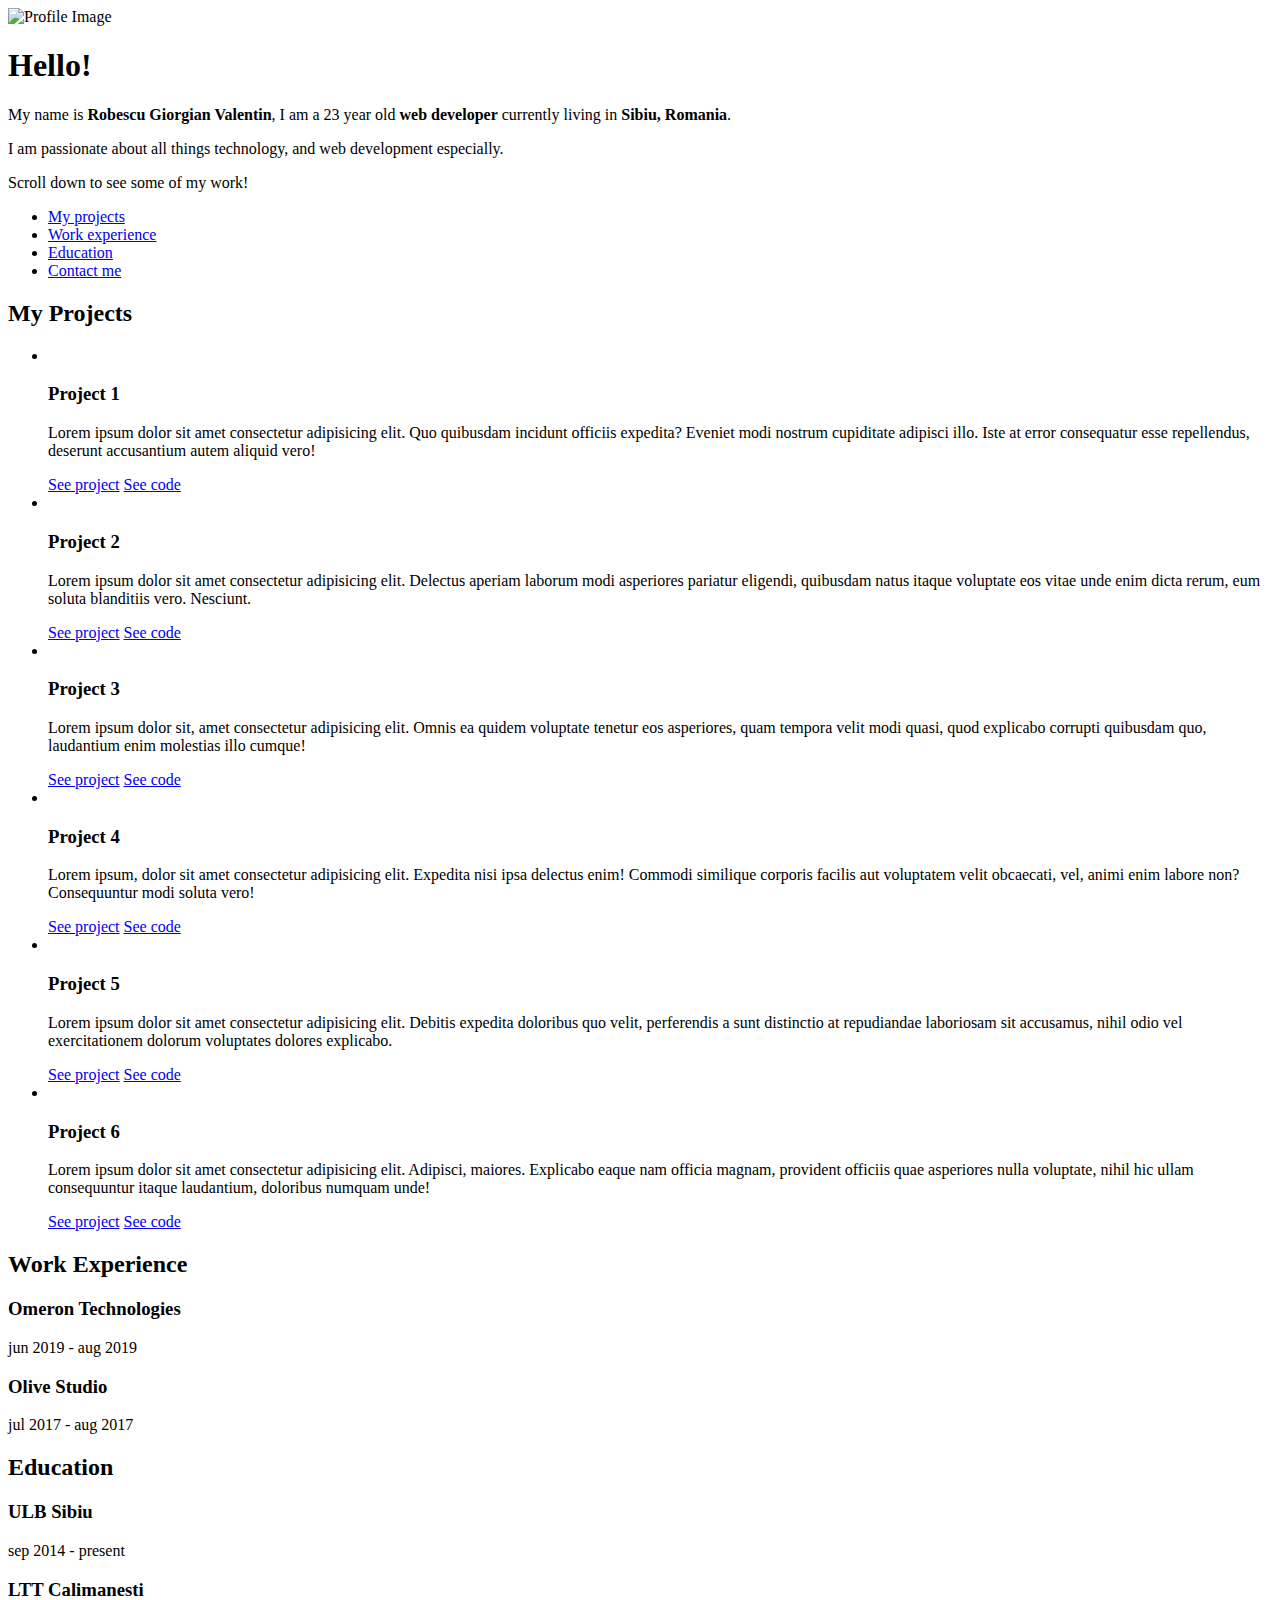
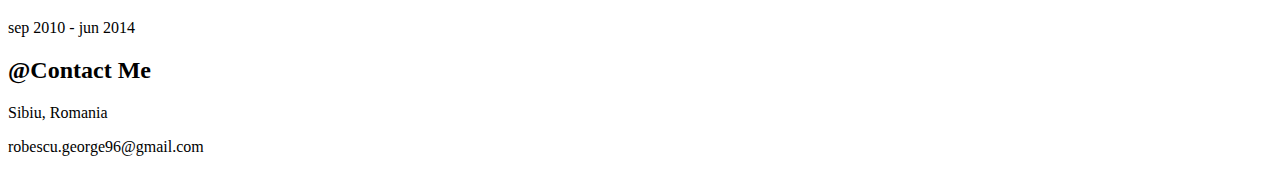
==== index.html @ b1156eed "Changed title" ====
<!DOCTYPE html>
<html lang="en">
<head>
    <meta charset="UTF-8">
    <meta name="description" content="Web Developer Portfolio">
    <meta name="keywords" content="HTML,CSS,JavaScript,Portfolio,Web">
    <meta name="author" content="Robescu Giorgian Valentin">
    <meta name="viewport" content="width=device-width, initial-scale=1.0">
    <meta http-equiv="X-UA-Compatible" content="ie=edge">
    <title>Robescu Giorgian Valentin Web Portfolio</title>
    <script src="https://kit.fontawesome.com/4ad31974d3.js" crossorigin="anonymous"></script>
    <link rel="stylesheet" href="style.css">
</head>
<body>
    <div class="container">
        <header>
            <img src="./images/profile.jpg" alt="Profile Image">
            <h1>Hello!</h1>
            <div class="description">
                <p>My name is <strong>Robescu Giorgian Valentin</strong>, I am a 23 year old <strong>web developer</strong> currently living in <strong>Sibiu, Romania</strong>.</p>
                <p>I am passionate about all things technology, and web development especially.</p>
                <p>Scroll down to see some of my work!</p>
            </div>        
        </header>
        <main>
            <nav>
                <ul>
                    <li><a href="#my-projects">My projects</a></li>
                    <li><a href="#work-experience">Work experience</a></li>
                    <li><a href="#education">Education</a></li>
                    <li><a href="#contact">Contact me</a></li>
                </ul>
            </nav>
            <section id="my-projects">
                <h2>My Projects</h2>
                <ul class="projects">
                    <li>
                        <img src="https://via.placeholder.com/150" alt="">
                        <h3>Project 1</h3>
                        <p>Lorem ipsum dolor sit amet consectetur adipisicing elit. Quo quibusdam incidunt officiis expedita? Eveniet modi nostrum cupiditate adipisci illo. Iste at error consequatur esse repellendus, deserunt accusantium autem aliquid vero!</p>
                        <a href="#"><i class="fas fa-eye"></i> See project</a>
                        <a href="#"><i class="fas fa-code"></i> See code</a>
                    </li>
                    <li>
                        <img src="https://via.placeholder.com/150" alt="">
                        <h3>Project 2</h3>
                        <p>Lorem ipsum dolor sit amet consectetur adipisicing elit. Delectus aperiam laborum modi asperiores pariatur eligendi, quibusdam natus itaque voluptate eos vitae unde enim dicta rerum, eum soluta blanditiis vero. Nesciunt.</p>
                        <a href="#"><i class="fas fa-eye"></i> See project</a>
                        <a href="#"><i class="fas fa-code"></i> See code</a>
                    </li>
                    <li>
                        <img src="https://via.placeholder.com/150" alt="">
                        <h3>Project 3</h3>
                        <p>Lorem ipsum dolor sit, amet consectetur adipisicing elit. Omnis ea quidem voluptate tenetur eos asperiores, quam tempora velit modi quasi, quod explicabo corrupti quibusdam quo, laudantium enim molestias illo cumque!</p>
                        <a href="#"><i class="fas fa-eye"></i> See project</a>
                        <a href="#"><i class="fas fa-code"></i> See code</a>
                    </li>
                    <li>
                        <img src="https://via.placeholder.com/150" alt="">
                        <h3>Project 4</h3>
                        <p>Lorem ipsum, dolor sit amet consectetur adipisicing elit. Expedita nisi ipsa delectus enim! Commodi similique corporis facilis aut voluptatem velit obcaecati, vel, animi enim labore non? Consequuntur modi soluta vero!</p>
                        <a href="#"><i class="fas fa-eye"></i> See project</a>
                        <a href="#"><i class="fas fa-code"></i> See code</a>
                    </li>
                    <li>
                        <img src="https://via.placeholder.com/150" alt="">
                        <h3>Project 5</h3>
                        <p>Lorem ipsum dolor sit amet consectetur adipisicing elit. Debitis expedita doloribus quo velit, perferendis a sunt distinctio at repudiandae laboriosam sit accusamus, nihil odio vel exercitationem dolorum voluptates dolores explicabo.</p>
                        <a href="#"><i class="fas fa-eye"></i> See project</a>
                        <a href="#"><i class="fas fa-code"></i> See code</a>
                    </li>
                    <li>
                        <img src="https://via.placeholder.com/150" alt="">
                        <h3>Project 6</h3>
                        <p>Lorem ipsum dolor sit amet consectetur adipisicing elit. Adipisci, maiores. Explicabo eaque nam officia magnam, provident officiis quae asperiores nulla voluptate, nihil hic ullam consequuntur itaque laudantium, doloribus numquam unde!</p>
                        <a href="#"><i class="fas fa-eye"></i> See project</a>
                        <a href="#"><i class="fas fa-code"></i> See code</a>
                    </li>
                </ul>
            </section>
            <section id="work-experience">
                <h2><i class="fas fa-laptop-code"></i> Work Experience</h2>
                <div class="work">
                    <h3>Omeron Technologies</h3>
                    <span><i class="far fa-calendar-alt"></i> jun 2019 - aug 2019</span>
                </div>
                <div class="work">
                    <h3>Olive Studio</h3>
                    <span><i class="far fa-calendar-alt"></i> jul 2017 - aug 2017</span>
                </div>
            </section>
            <section id="education">
                <h2><i class="fas fa-user-graduate"></i> Education</h2>
                <div class="education">
                    <h3>ULB Sibiu</h3>
                    <p><i class="far fa-calendar-alt"></i> sep 2014 - present</p>
                </div>
                <div class="education">
                    <h3>LTT Calimanesti</h3>
                    <p><i class="far fa-calendar-alt"></i> sep 2010 - jun 2014</p>
                </div>
            </section>
        </main>
        <footer>
            <h2 id="contact">@Contact Me</h2>
            <p><i class="fas fa-map-marker-alt"></i> <span>Sibiu, Romania</span></p>
            <p><i class="far fa-envelope"></i> <span>robescu.george96@gmail.com</span></p>
            <div class="social">
                <a href="https://www.linkedin.com/in/giorgian-valentin-robescu-a9b86a121/" target="_blank"><i class="fab fa-linkedin-in"></i></a>
                <a href="https://github.com/giorgian96" target="_blank"><i class="fab fa-github"></i></a>
            </div>
        </footer>
    </div>
    <script src="script.js"></script>
</body>
</html>
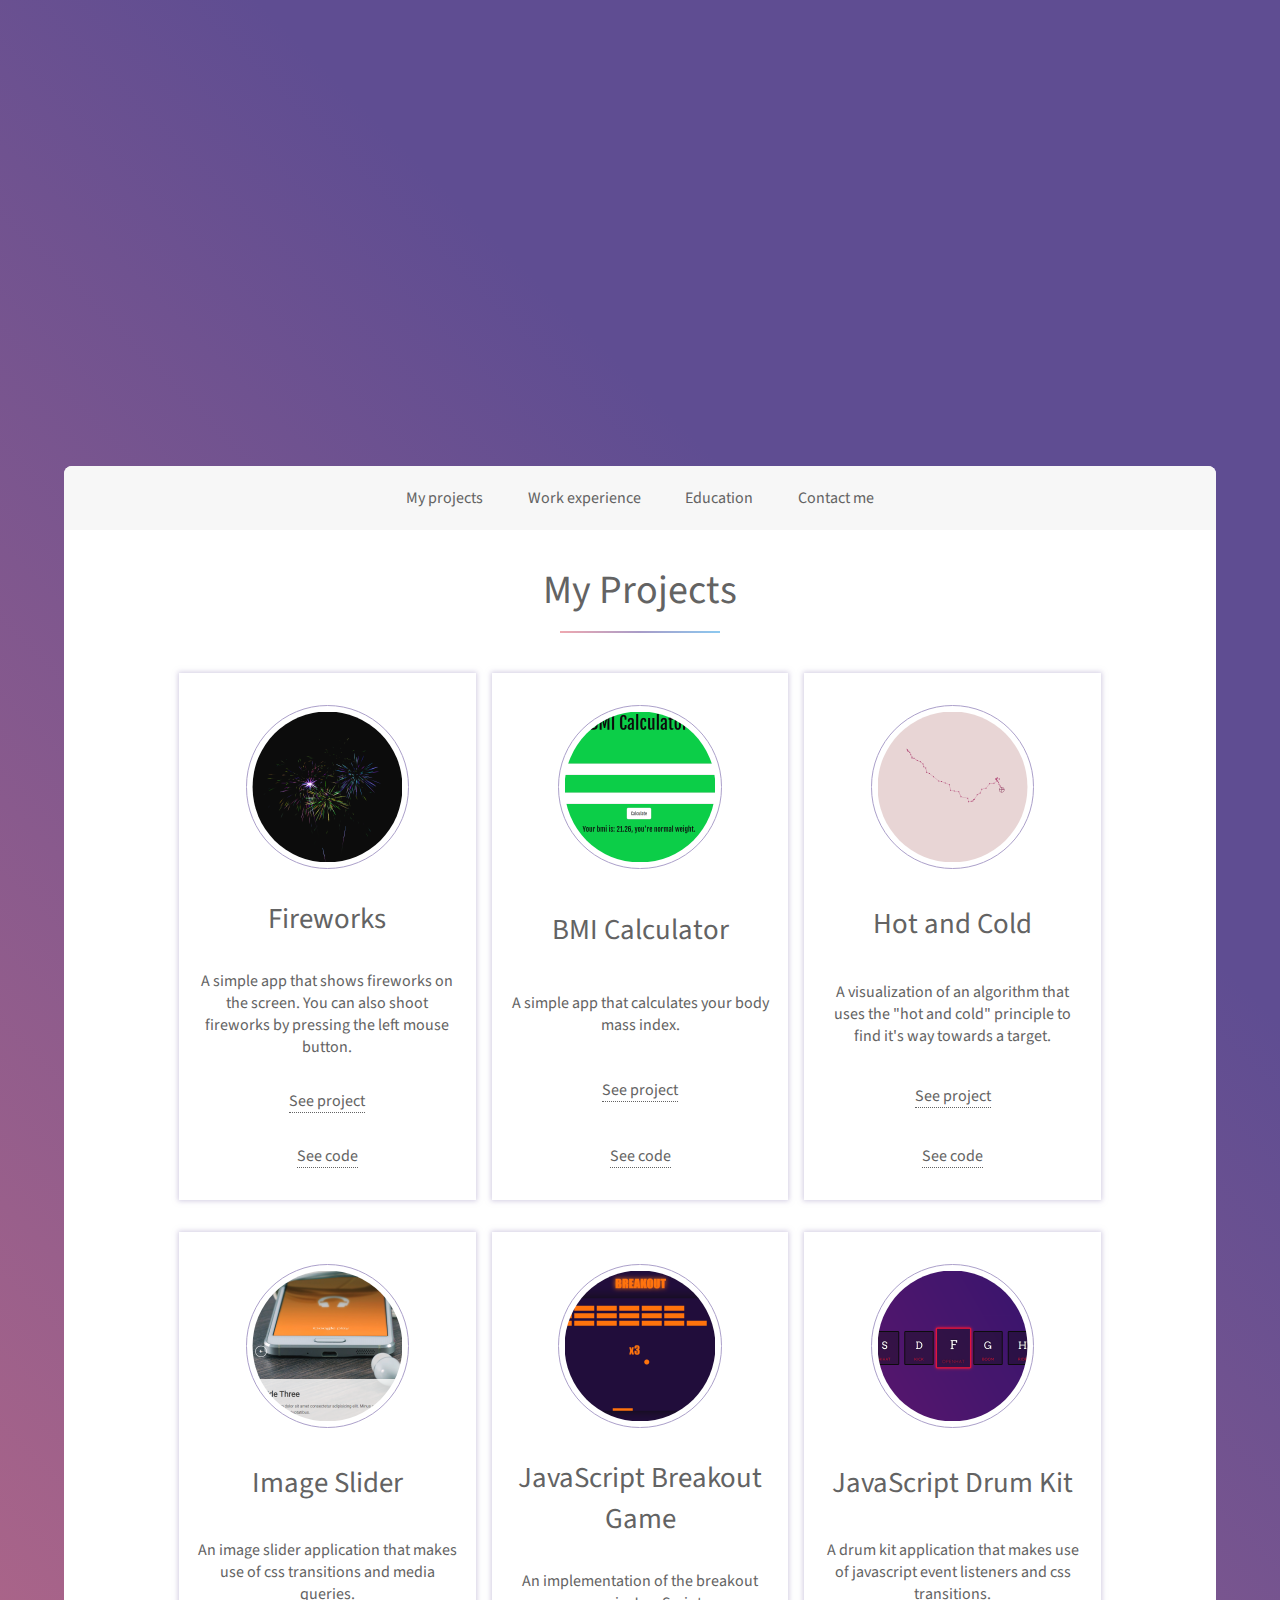
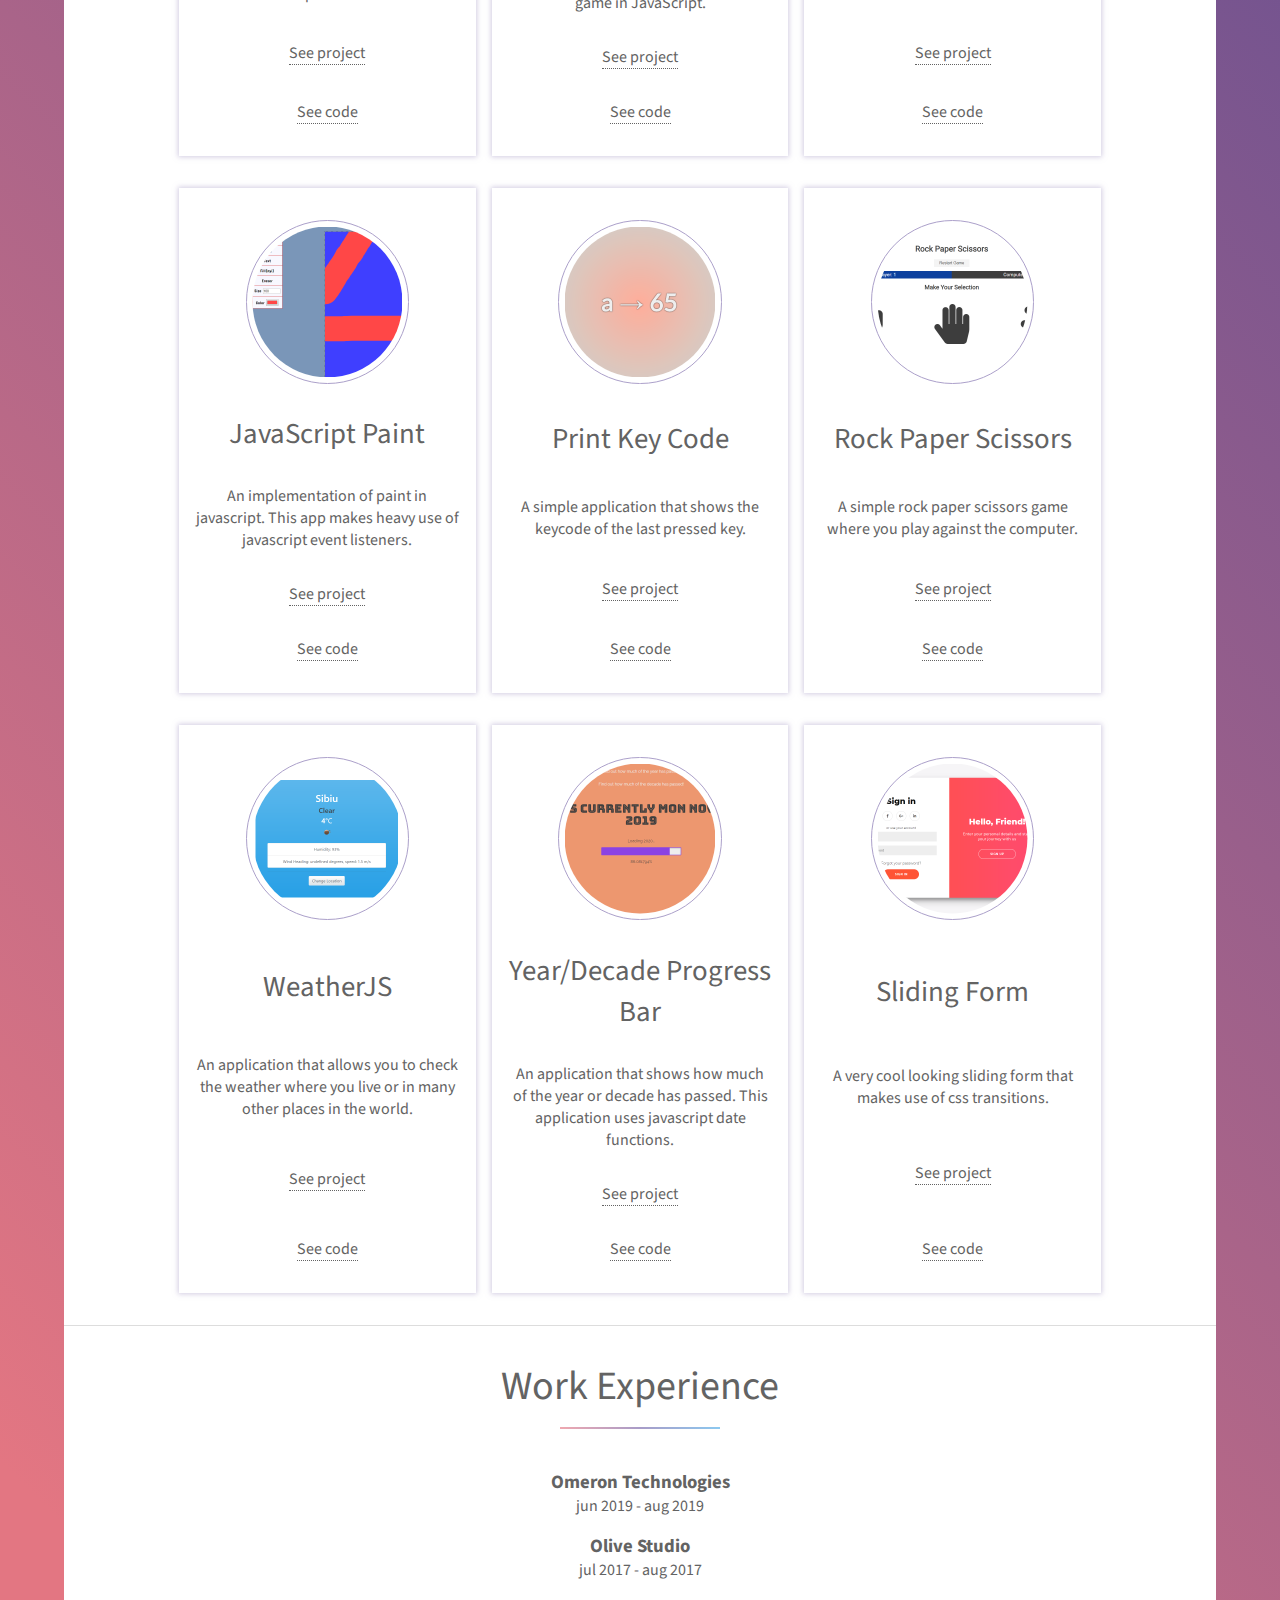
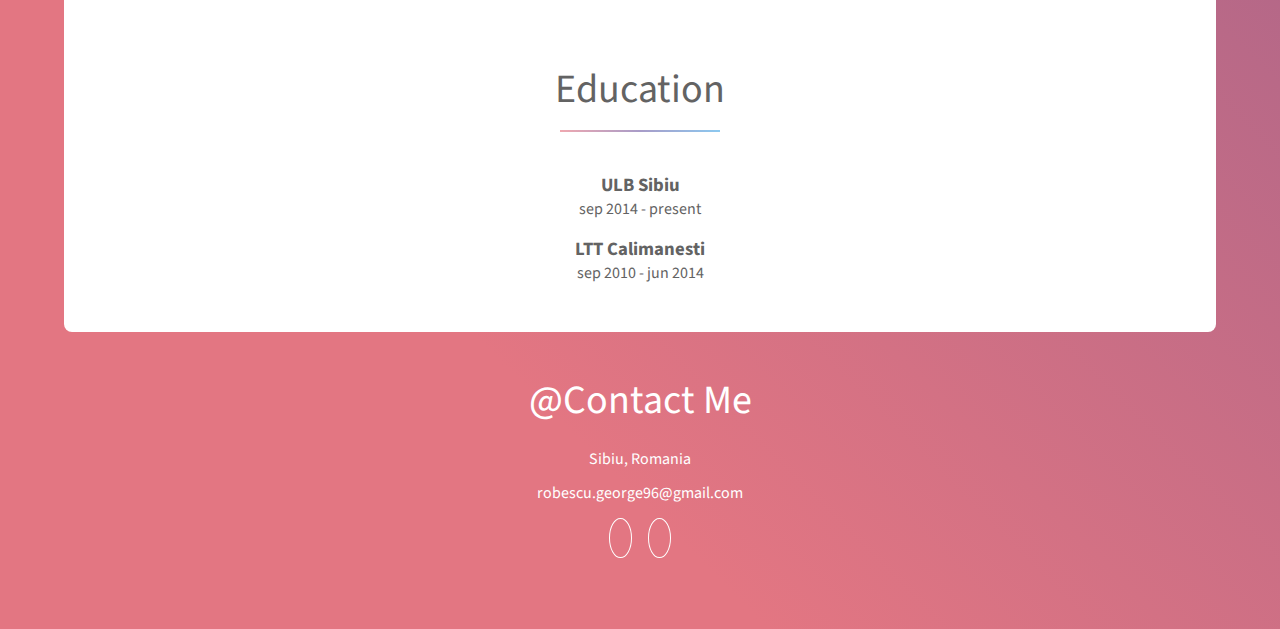
==== commit 1d60a1d5: "Added projects, made some styling changes" ====
--- a/index.html
+++ b/index.html
@@ -35,45 +35,87 @@
                 <h2>My Projects</h2>
                 <ul class="projects">
                     <li>
-                        <img src="https://via.placeholder.com/150" alt="">
-                        <h3>Project 1</h3>
-                        <p>Lorem ipsum dolor sit amet consectetur adipisicing elit. Quo quibusdam incidunt officiis expedita? Eveniet modi nostrum cupiditate adipisci illo. Iste at error consequatur esse repellendus, deserunt accusantium autem aliquid vero!</p>
-                        <a href="#"><i class="fas fa-eye"></i> See project</a>
+                        <img src="./images/fireworks.png" alt="Fireworks">
+                        <h3>Fireworks</h3>
+                        <p>A simple app that shows fireworks on the screen. You can also shoot fireworks by pressing the left mouse button.</p>
+                        <a href="./projects/artificii/index.html" target="_blank"><i class="fas fa-eye"></i> See project</a>
                         <a href="#"><i class="fas fa-code"></i> See code</a>
                     </li>
                     <li>
-                        <img src="https://via.placeholder.com/150" alt="">
-                        <h3>Project 2</h3>
-                        <p>Lorem ipsum dolor sit amet consectetur adipisicing elit. Delectus aperiam laborum modi asperiores pariatur eligendi, quibusdam natus itaque voluptate eos vitae unde enim dicta rerum, eum soluta blanditiis vero. Nesciunt.</p>
-                        <a href="#"><i class="fas fa-eye"></i> See project</a>
+                        <img src="./images/bmiCalculator.png" alt="BMI Calculator">
+                        <h3>BMI Calculator</h3>
+                        <p>A simple app that calculates your body mass index.</p>
+                        <a href="./projects/bmi calculator/bmiCalculator.html" target="_blank"><i class="fas fa-eye"></i> See project</a>
                         <a href="#"><i class="fas fa-code"></i> See code</a>
                     </li>
                     <li>
-                        <img src="https://via.placeholder.com/150" alt="">
-                        <h3>Project 3</h3>
-                        <p>Lorem ipsum dolor sit, amet consectetur adipisicing elit. Omnis ea quidem voluptate tenetur eos asperiores, quam tempora velit modi quasi, quod explicabo corrupti quibusdam quo, laudantium enim molestias illo cumque!</p>
-                        <a href="#"><i class="fas fa-eye"></i> See project</a>
+                        <img src="./images/hotAndCold.png" alt="Hot and Cold">
+                        <h3>Hot and Cold</h3>
+                        <p>A visualization of an algorithm that uses the "hot and cold" principle to find it's way towards a target.</p>
+                        <a href="./projects/hotAndCold/index.html" target="_blank"><i class="fas fa-eye"></i> See project</a>
                         <a href="#"><i class="fas fa-code"></i> See code</a>
                     </li>
                     <li>
-                        <img src="https://via.placeholder.com/150" alt="">
-                        <h3>Project 4</h3>
-                        <p>Lorem ipsum, dolor sit amet consectetur adipisicing elit. Expedita nisi ipsa delectus enim! Commodi similique corporis facilis aut voluptatem velit obcaecati, vel, animi enim labore non? Consequuntur modi soluta vero!</p>
-                        <a href="#"><i class="fas fa-eye"></i> See project</a>
+                        <img src="./images/imageSlider.png" alt="Image Slider">
+                        <h3>Image Slider</h3>
+                        <p>An image slider application that makes use of css transitions and media queries.</p>
+                        <a href="./projects/image slider/index.html" target="_blank"><i class="fas fa-eye"></i> See project</a>
                         <a href="#"><i class="fas fa-code"></i> See code</a>
                     </li>
                     <li>
-                        <img src="https://via.placeholder.com/150" alt="">
-                        <h3>Project 5</h3>
-                        <p>Lorem ipsum dolor sit amet consectetur adipisicing elit. Debitis expedita doloribus quo velit, perferendis a sunt distinctio at repudiandae laboriosam sit accusamus, nihil odio vel exercitationem dolorum voluptates dolores explicabo.</p>
-                        <a href="#"><i class="fas fa-eye"></i> See project</a>
+                        <img src="./images/breakout.png" alt="JavaScript Breakout Game">
+                        <h3>JavaScript Breakout Game</h3>
+                        <p>An implementation of the breakout game in JavaScript.</p>
+                        <a href="./projects/javaScriptGame/Breakout.html" target="_blank"><i class="fas fa-eye"></i> See project</a>
                         <a href="#"><i class="fas fa-code"></i> See code</a>
                     </li>
                     <li>
-                        <img src="https://via.placeholder.com/150" alt="">
-                        <h3>Project 6</h3>
-                        <p>Lorem ipsum dolor sit amet consectetur adipisicing elit. Adipisci, maiores. Explicabo eaque nam officia magnam, provident officiis quae asperiores nulla voluptate, nihil hic ullam consequuntur itaque laudantium, doloribus numquam unde!</p>
-                        <a href="#"><i class="fas fa-eye"></i> See project</a>
+                        <img src="./images/drumkit.png" alt="JavaScript Drum Kit">
+                        <h3>JavaScript Drum Kit</h3>
+                        <p>A drum kit application that makes use of javascript event listeners and css transitions.</p>
+                        <a href="./projects/js drum kit/index.html" target="_blank"><i class="fas fa-eye"></i> See project</a>
+                        <a href="#"><i class="fas fa-code"></i> See code</a>
+                    </li>
+                    <li>
+                        <img src="./images/jspaint.png" alt="JavaScript Paint">
+                        <h3>JavaScript Paint</h3>
+                        <p>An implementation of paint in javascript. This app makes heavy use of javascript event listeners.</p>
+                        <a href="./projects/jsPaint/index.html" target="_blank"><i class="fas fa-eye"></i> See project</a>
+                        <a href="#"><i class="fas fa-code"></i> See code</a>
+                    </li>
+                    <li>
+                        <img src="./images/keycodes.png" alt="Print Key Codes">
+                        <h3>Print Key Code</h3>
+                        <p>A simple application that shows the keycode of the last pressed key.</p>
+                        <a href="./projects/print key code/index.html" target="_blank"><i class="fas fa-eye"></i> See project</a>
+                        <a href="#"><i class="fas fa-code"></i> See code</a>
+                    </li>
+                    <li>
+                        <img src="./images/rockPaperScissors.png" alt="Rock Paper Scissors">
+                        <h3>Rock Paper Scissors</h3>
+                        <p>A simple rock paper scissors game where you play against the computer.</p>
+                        <a href="./projects/rock paper scissors/index.html" target="_blank"><i class="fas fa-eye"></i> See project</a>
+                        <a href="#"><i class="fas fa-code"></i> See code</a>
+                    </li>
+                    <li>
+                        <img src="./images/weatherjs.png" alt="Weather JS">
+                        <h3>WeatherJS</h3>
+                        <p>An application that allows you to check the weather where you live or in many other places in the world.</p>
+                        <a href="./projects/WeatherJS/index.html" target="_blank"><i class="fas fa-eye"></i> See project</a>
+                        <a href="#"><i class="fas fa-code"></i> See code</a>
+                    </li>
+                    <li>
+                        <img src="./images/progressBar.png" alt="Year/Decade Progress Bar">
+                        <h3>Year/Decade Progress Bar</h3>
+                        <p>An application that shows how much of the year or decade has passed. This application uses javascript date functions.</p>
+                        <a href="./projects/year or decade elapsed percentage/app.html" target="_blank"><i class="fas fa-eye"></i> See project</a>
+                        <a href="#"><i class="fas fa-code"></i> See code</a>
+                    </li>
+                    <li>
+                        <img src="./images/slidingForm.png" alt="Sliding Form">
+                        <h3>Sliding Form</h3>
+                        <p>A very cool looking sliding form that makes use of css transitions.</p>
+                        <a href="./projects/sliding form/index.html" target="_blank"><i class="fas fa-eye"></i> See project</a>
                         <a href="#"><i class="fas fa-code"></i> See code</a>
                     </li>
                 </ul>
--- a/style.css
+++ b/style.css
@@ -0,0 +1,328 @@
+@import url('https://fonts.googleapis.com/css?family=Source+Sans+Pro&display=swap');
+
+*{
+    padding: 0;
+    margin: 0;
+    box-sizing: border-box;
+}
+
+body{
+    background: linear-gradient(45deg, #e37682 15%, #5f4d92 80%) no-repeat;
+    font-family: 'Source Sans Pro', sans-serif;
+    color: #fff;
+}
+
+::selection{
+    color: #fff;
+    background: #eb243b;
+}
+
+.container{
+    width: 90vw;
+    margin: 10px auto;
+    text-align: center;
+}
+
+header{
+    padding-top: 2em;
+}
+
+header > img{
+    border-radius: 50%;
+    box-shadow: 0px 0px 20px 5px rgba(0,0,0,0.5);
+    opacity: 0;
+    transform: scale(0.5);
+    animation-name: img;
+    animation-duration: 1s;
+    animation-fill-mode: forwards;
+}
+
+@keyframes img{
+    0%{
+        opacity: 0;
+        transform: scale(0.5);
+    }
+
+    100% {
+        opacity: 1;
+        transform: scale(1);
+    }
+}
+
+header > h1{
+    font-size: 3em;
+    font-weight: lighter;
+    margin-bottom: 0.5em;
+    opacity: 0;
+    animation-name: header;
+    animation-delay: 1.1s;
+    animation-duration: 1s;
+    animation-fill-mode: forwards;
+}
+
+@keyframes header{
+    0%{
+        opacity: 0;
+    }
+
+    100% {
+        opacity: 1;
+    }
+}
+
+.description{
+    font-size: 1.1em;
+    margin-bottom: 3em;
+    opacity: 0;
+    animation-name: description;
+    animation-delay: 1.2s;
+    animation-duration: 0.9s;
+    animation-fill-mode: forwards;
+}
+
+@keyframes description{
+    0%{
+        opacity: 0;
+    }
+
+    100% {
+        opacity: 1;
+    }
+}
+
+strong{
+    color: #fff;
+}
+
+main{
+    background: #fff;
+    border-radius: 8px;
+}
+
+nav{
+    display: none;
+}
+
+#my-projects{
+    border-bottom: 1px solid #ddd;
+}
+
+#work-experience{
+    padding-bottom: 2em;
+}
+
+#education{
+    padding-bottom: 2em;
+}
+
+main h2{
+    color: #636363;
+    font-size: 1.8em;
+    font-weight: lighter;
+    padding-top: 0.8em;
+}
+
+main h2:after{
+    display: block;
+    content: '';
+    width: 4em;
+    height: 2px;
+    margin: 0.5em auto 1em auto;
+    background: linear-gradient(90deg, #efa8b0, #a89cc8, #8cc9f0);
+}
+
+.projects{
+    width: 80%;
+    margin: 0 auto;
+    list-style-type: none;
+    padding: 0 0 1em 0;
+}
+
+.projects > li{
+    margin-bottom: 1em;
+    border-bottom: 1px solid #a89cc8;
+}
+
+.projects > li:last-child{
+    margin-bottom: 1em;
+    border: none;
+}
+
+.projects > li > img{
+    border: 1px solid #a89cc8;
+    border-radius: 50%;
+    opacity: 0.95;
+    padding: 0.35em;
+    margin: 1em 0;
+}
+
+.projects h3{
+    color: #636363;
+    font-weight: lighter;
+    font-size: 1.4em;
+    margin: 0.5em 0;
+}
+
+.projects p{
+    color: #636363;
+    padding: 1em 0;
+}
+
+.projects a{
+    display: block;
+    color: #636363;
+    text-decoration: none;
+    margin: 1em auto;
+    width: fit-content;
+    border-bottom: 1px dotted #636363;
+}
+
+.projects a:hover{
+    cursor: pointer;
+}
+
+.work{
+    color: #636363;
+    margin-bottom: 1em;
+}
+
+.education{
+    color: #636363;
+    margin-bottom: 1em;
+}
+
+footer{
+    margin: 1em 0 5em;
+}
+
+footer > h2{
+    font-size: 1.8em;
+    font-weight: lighter;
+    padding: 0.6em 0 0.3em 0;
+}
+
+footer > p{
+    padding: 0.4em 0;
+}
+
+.social{
+    margin: 1em 0;
+}
+
+.social a{
+    text-decoration: none;
+    color: #fff;
+    padding: 0.5em 0.65em;
+    margin: 0 0.5em;
+    border: 1px solid #fff;
+    border-radius: 50%;
+}
+
+@media(min-width: 768px){
+    header > h1{
+        font-size: 4em;
+        font-weight: normal;
+        margin: 0.8em 0;
+    }
+
+    .description{
+        margin-bottom: 5em;
+        font-size: 1.4em;
+    }
+
+    nav{
+        display: block;
+        border-top-left-radius: 8px;
+        border-top-right-radius: 8px;
+        padding: 1em;
+        color: #636363;
+        background: #f7f7f7;
+    }
+
+    .sticky{
+        position: fixed;
+        top: 0;
+        z-index: 1;
+    }
+
+    nav > ul{
+        list-style-type: none;
+    }
+
+    nav > ul > li{
+        display: inline-block;
+        margin: 0 0.3em;
+    }
+
+    nav a{
+        text-decoration: none;
+        color: #636363;
+        line-height: 2em;
+        padding: 0 1em;
+        cursor: pointer;
+        padding: 0.5rem 1rem;
+        transition: all 0.2s;
+    }
+
+    nav a:hover{
+        background: #eb243b;
+        color: #000;
+        border-radius: 16px;
+    }
+
+    main h2{
+        font-size: 2.5em;
+        font-weight: normal;
+    }
+
+    main h2:after{
+        width: 4em;
+        height: 2px;
+        margin: 0.3em auto 1em auto;
+        background: linear-gradient(90deg, #efa8b0, #a89cc8, #8cc9f0);
+    }
+
+    .projects{
+        display: grid;
+        grid-template-columns: 1fr 1fr;
+        gap: 1em;
+    }
+
+    .projects h3{
+        font-weight: normal;
+        font-size: 1.8em;
+    }
+
+    .projects > li{
+        border: none;
+        box-shadow: 0px 0px 5px 1px rgb(168, 156, 200, 0.5);
+        display: flex;
+        flex-direction: column;
+        justify-content: space-between;
+        align-items: center;
+        padding: 1em;
+    }
+
+    footer > h2{
+        font-size: 2.5em;
+        font-weight: normal;
+    }
+}
+
+@media(min-width: 1280px){
+    .projects{
+        grid-template-columns: repeat(3, 1fr);
+    }
+}
+
+@media(min-width: 1920px){
+    .projects{
+        grid-template-columns: repeat(4, 1fr);
+    }
+}
+
+@media(min-width: 2560px){
+    .projects{
+        grid-template-columns: repeat(6, 1fr);
+    }
+}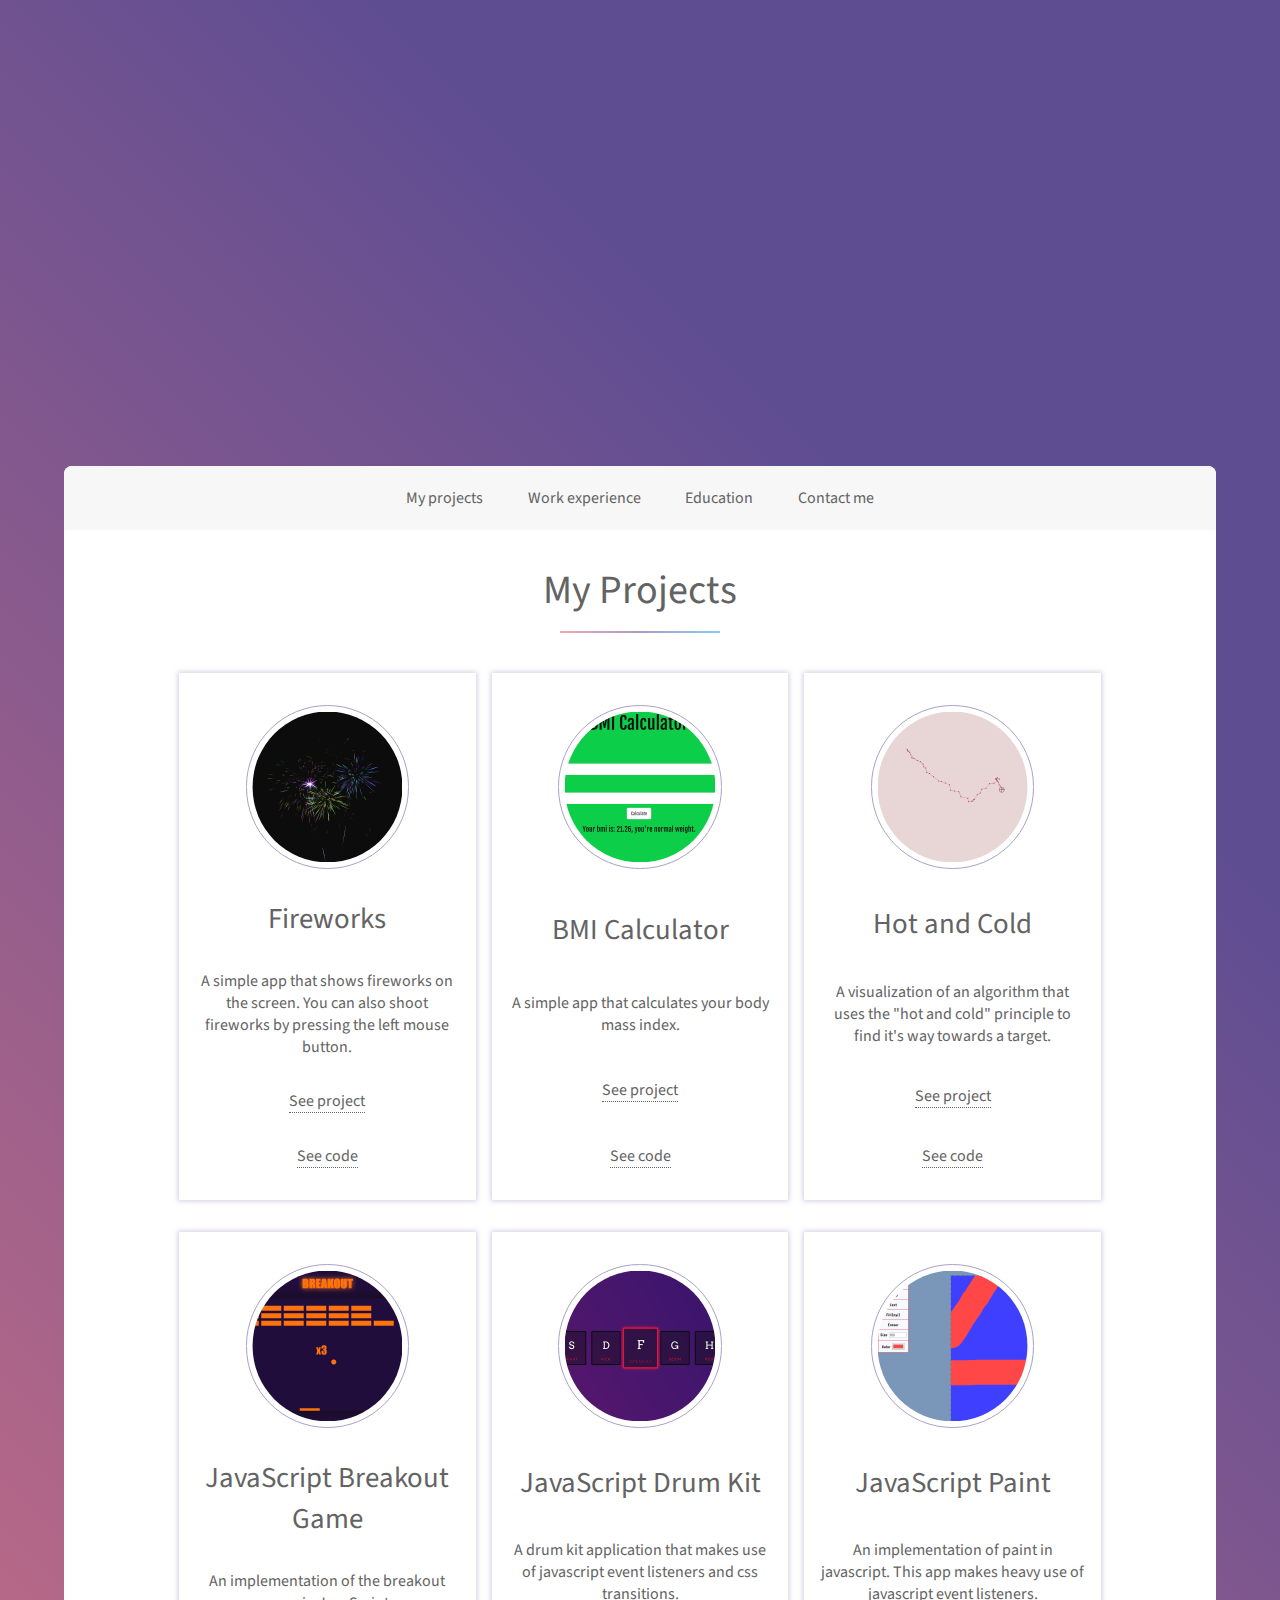
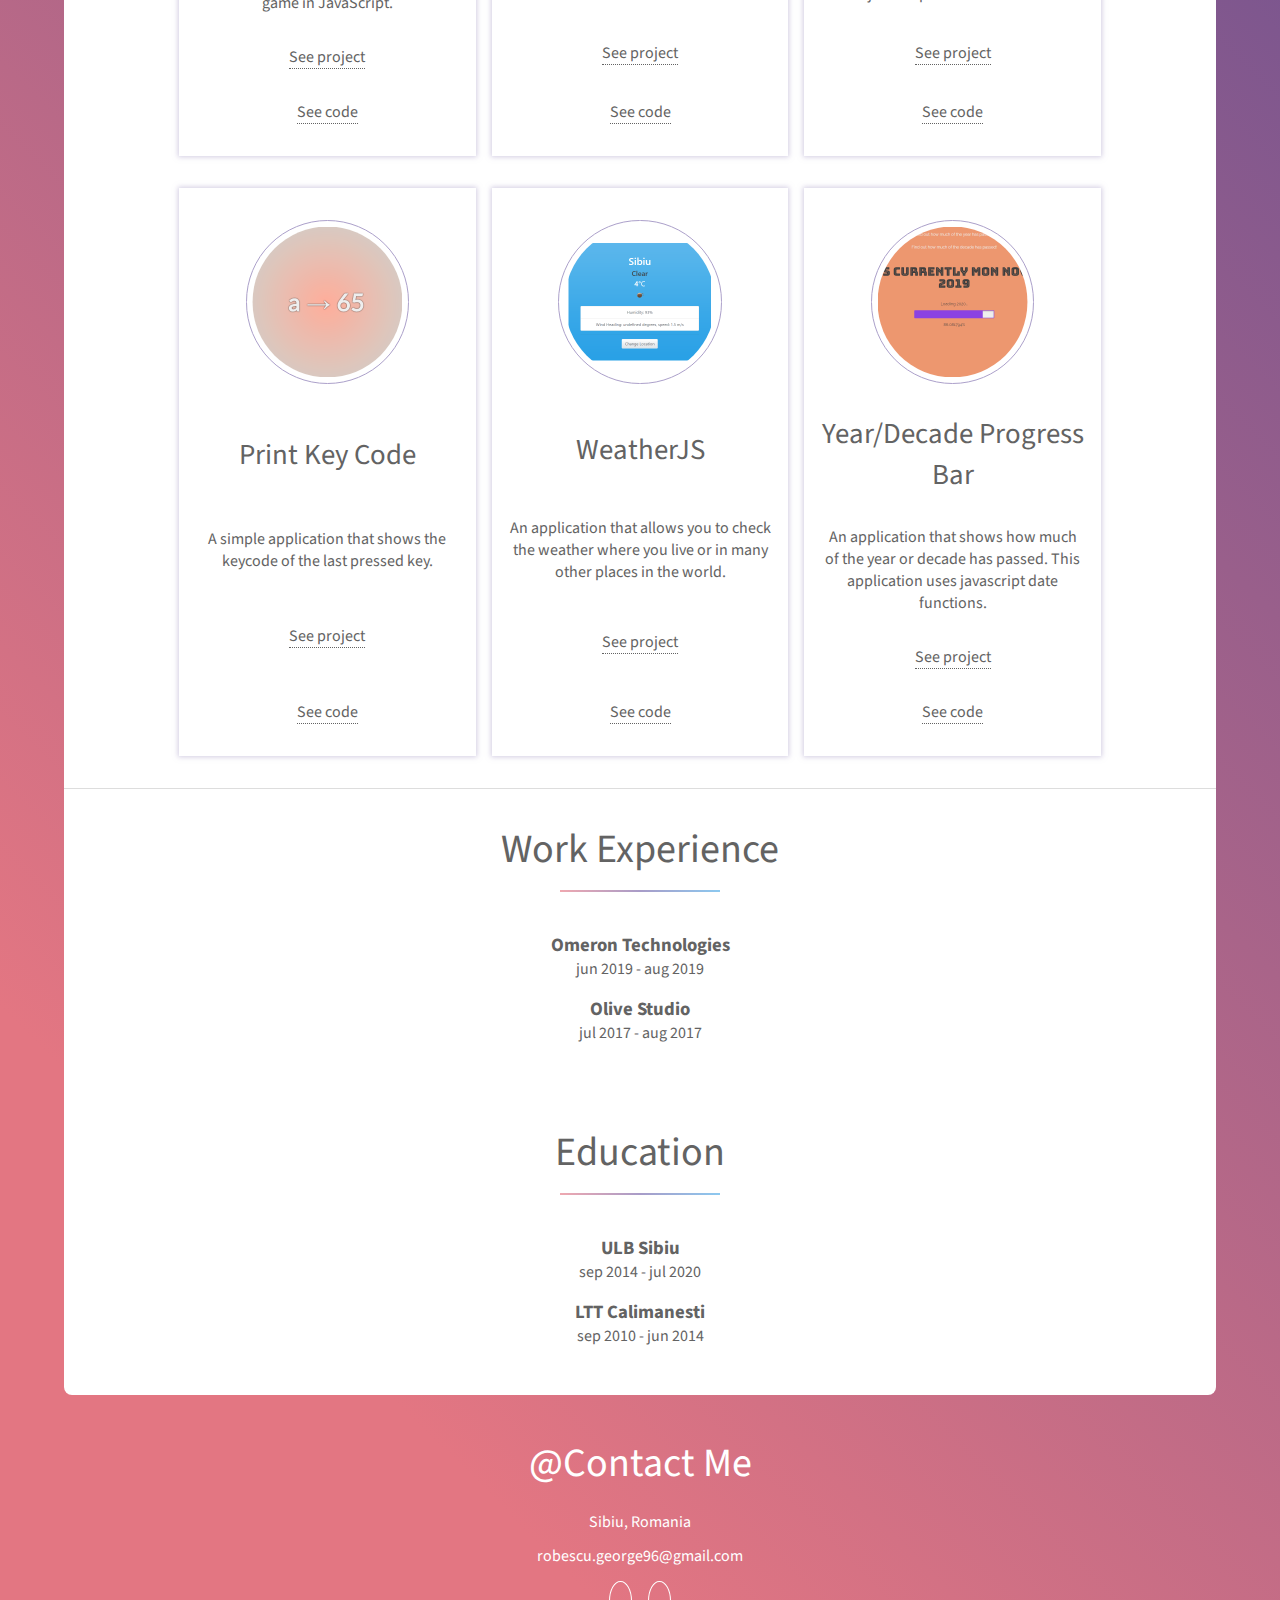
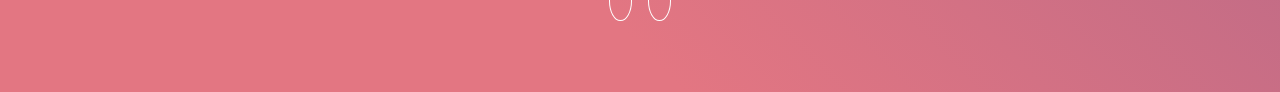
==== commit 53115afb: "Removed some projects" ====
--- a/index.html
+++ b/index.html
@@ -17,7 +17,7 @@
             <img src="./images/profile.jpg" alt="Profile Image">
             <h1>Hello!</h1>
             <div class="description">
-                <p>My name is <strong>Robescu Giorgian Valentin</strong>, I am a 23 year old <strong>web developer</strong> currently living in <strong>Sibiu, Romania</strong>.</p>
+                <p>My name is <strong>Robescu Giorgian Valentin</strong>, I am a 24 year old <strong>web developer</strong> currently living in <strong>Sibiu, Romania</strong>.</p>
                 <p>I am passionate about all things technology, and web development especially.</p>
                 <p>Scroll down to see some of my work!</p>
             </div>        
@@ -39,84 +39,63 @@
                         <h3>Fireworks</h3>
                         <p>A simple app that shows fireworks on the screen. You can also shoot fireworks by pressing the left mouse button.</p>
                         <a href="./projects/artificii/index.html" target="_blank"><i class="fas fa-eye"></i> See project</a>
-                        <a href="#"><i class="fas fa-code"></i> See code</a>
+                        <a href="https://github.com/giorgian96/giorgian96.github.io/tree/master/projects/artificii" target="_blank"><i class="fas fa-code"></i> See code</a>
                     </li>
                     <li>
                         <img src="./images/bmiCalculator.png" alt="BMI Calculator">
                         <h3>BMI Calculator</h3>
                         <p>A simple app that calculates your body mass index.</p>
                         <a href="./projects/bmi calculator/bmiCalculator.html" target="_blank"><i class="fas fa-eye"></i> See project</a>
-                        <a href="#"><i class="fas fa-code"></i> See code</a>
+                        <a href="https://github.com/giorgian96/giorgian96.github.io/tree/master/projects/bmi%20calculator" target="_blank"><i class="fas fa-code"></i> See code</a>
                     </li>
                     <li>
                         <img src="./images/hotAndCold.png" alt="Hot and Cold">
                         <h3>Hot and Cold</h3>
                         <p>A visualization of an algorithm that uses the "hot and cold" principle to find it's way towards a target.</p>
                         <a href="./projects/hotAndCold/index.html" target="_blank"><i class="fas fa-eye"></i> See project</a>
-                        <a href="#"><i class="fas fa-code"></i> See code</a>
-                    </li>
-                    <li>
-                        <img src="./images/imageSlider.png" alt="Image Slider">
-                        <h3>Image Slider</h3>
-                        <p>An image slider application that makes use of css transitions and media queries.</p>
-                        <a href="./projects/image slider/index.html" target="_blank"><i class="fas fa-eye"></i> See project</a>
-                        <a href="#"><i class="fas fa-code"></i> See code</a>
+                        <a href="https://github.com/giorgian96/giorgian96.github.io/tree/master/projects/hotAndCold" target="_blank"><i class="fas fa-code"></i> See code</a>
                     </li>
                     <li>
                         <img src="./images/breakout.png" alt="JavaScript Breakout Game">
                         <h3>JavaScript Breakout Game</h3>
                         <p>An implementation of the breakout game in JavaScript.</p>
                         <a href="./projects/javaScriptGame/Breakout.html" target="_blank"><i class="fas fa-eye"></i> See project</a>
-                        <a href="#"><i class="fas fa-code"></i> See code</a>
+                        <a href="https://github.com/giorgian96/giorgian96.github.io/tree/master/projects/javaScriptGame" target="_blank"><i class="fas fa-code"></i> See code</a>
                     </li>
                     <li>
                         <img src="./images/drumkit.png" alt="JavaScript Drum Kit">
                         <h3>JavaScript Drum Kit</h3>
                         <p>A drum kit application that makes use of javascript event listeners and css transitions.</p>
                         <a href="./projects/js drum kit/index.html" target="_blank"><i class="fas fa-eye"></i> See project</a>
-                        <a href="#"><i class="fas fa-code"></i> See code</a>
+                        <a href="https://github.com/giorgian96/giorgian96.github.io/tree/master/projects/js%20drum%20kit" target="_blank"><i class="fas fa-code"></i> See code</a>
                     </li>
                     <li>
                         <img src="./images/jspaint.png" alt="JavaScript Paint">
                         <h3>JavaScript Paint</h3>
                         <p>An implementation of paint in javascript. This app makes heavy use of javascript event listeners.</p>
                         <a href="./projects/jsPaint/index.html" target="_blank"><i class="fas fa-eye"></i> See project</a>
-                        <a href="#"><i class="fas fa-code"></i> See code</a>
+                        <a href="https://github.com/giorgian96/giorgian96.github.io/tree/master/projects/jsPaint" target="_blank"><i class="fas fa-code"></i> See code</a>
                     </li>
                     <li>
                         <img src="./images/keycodes.png" alt="Print Key Codes">
                         <h3>Print Key Code</h3>
                         <p>A simple application that shows the keycode of the last pressed key.</p>
                         <a href="./projects/print key code/index.html" target="_blank"><i class="fas fa-eye"></i> See project</a>
-                        <a href="#"><i class="fas fa-code"></i> See code</a>
-                    </li>
-                    <li>
-                        <img src="./images/rockPaperScissors.png" alt="Rock Paper Scissors">
-                        <h3>Rock Paper Scissors</h3>
-                        <p>A simple rock paper scissors game where you play against the computer.</p>
-                        <a href="./projects/rock paper scissors/index.html" target="_blank"><i class="fas fa-eye"></i> See project</a>
-                        <a href="#"><i class="fas fa-code"></i> See code</a>
+                        <a href="https://github.com/giorgian96/giorgian96.github.io/tree/master/projects/print%20key%20code" target="_blank"><i class="fas fa-code"></i> See code</a>
                     </li>
                     <li>
                         <img src="./images/weatherjs.png" alt="Weather JS">
                         <h3>WeatherJS</h3>
                         <p>An application that allows you to check the weather where you live or in many other places in the world.</p>
                         <a href="./projects/WeatherJS/index.html" target="_blank"><i class="fas fa-eye"></i> See project</a>
-                        <a href="#"><i class="fas fa-code"></i> See code</a>
+                        <a href="https://github.com/giorgian96/giorgian96.github.io/tree/master/projects/WeatherJS" target="_blank"><i class="fas fa-code"></i> See code</a>
                     </li>
                     <li>
                         <img src="./images/progressBar.png" alt="Year/Decade Progress Bar">
                         <h3>Year/Decade Progress Bar</h3>
                         <p>An application that shows how much of the year or decade has passed. This application uses javascript date functions.</p>
                         <a href="./projects/year or decade elapsed percentage/app.html" target="_blank"><i class="fas fa-eye"></i> See project</a>
-                        <a href="#"><i class="fas fa-code"></i> See code</a>
-                    </li>
-                    <li>
-                        <img src="./images/slidingForm.png" alt="Sliding Form">
-                        <h3>Sliding Form</h3>
-                        <p>A very cool looking sliding form that makes use of css transitions.</p>
-                        <a href="./projects/sliding form/index.html" target="_blank"><i class="fas fa-eye"></i> See project</a>
-                        <a href="#"><i class="fas fa-code"></i> See code</a>
+                        <a href="https://github.com/giorgian96/giorgian96.github.io/tree/master/projects/year%20or%20decade%20elapsed%20percentage" target="_blank"><i class="fas fa-code"></i> See code</a>
                     </li>
                 </ul>
             </section>
@@ -135,7 +114,7 @@
                 <h2><i class="fas fa-user-graduate"></i> Education</h2>
                 <div class="education">
                     <h3>ULB Sibiu</h3>
-                    <p><i class="far fa-calendar-alt"></i> sep 2014 - present</p>
+                    <p><i class="far fa-calendar-alt"></i> sep 2014 - jul 2020</p>
                 </div>
                 <div class="education">
                     <h3>LTT Calimanesti</h3>
